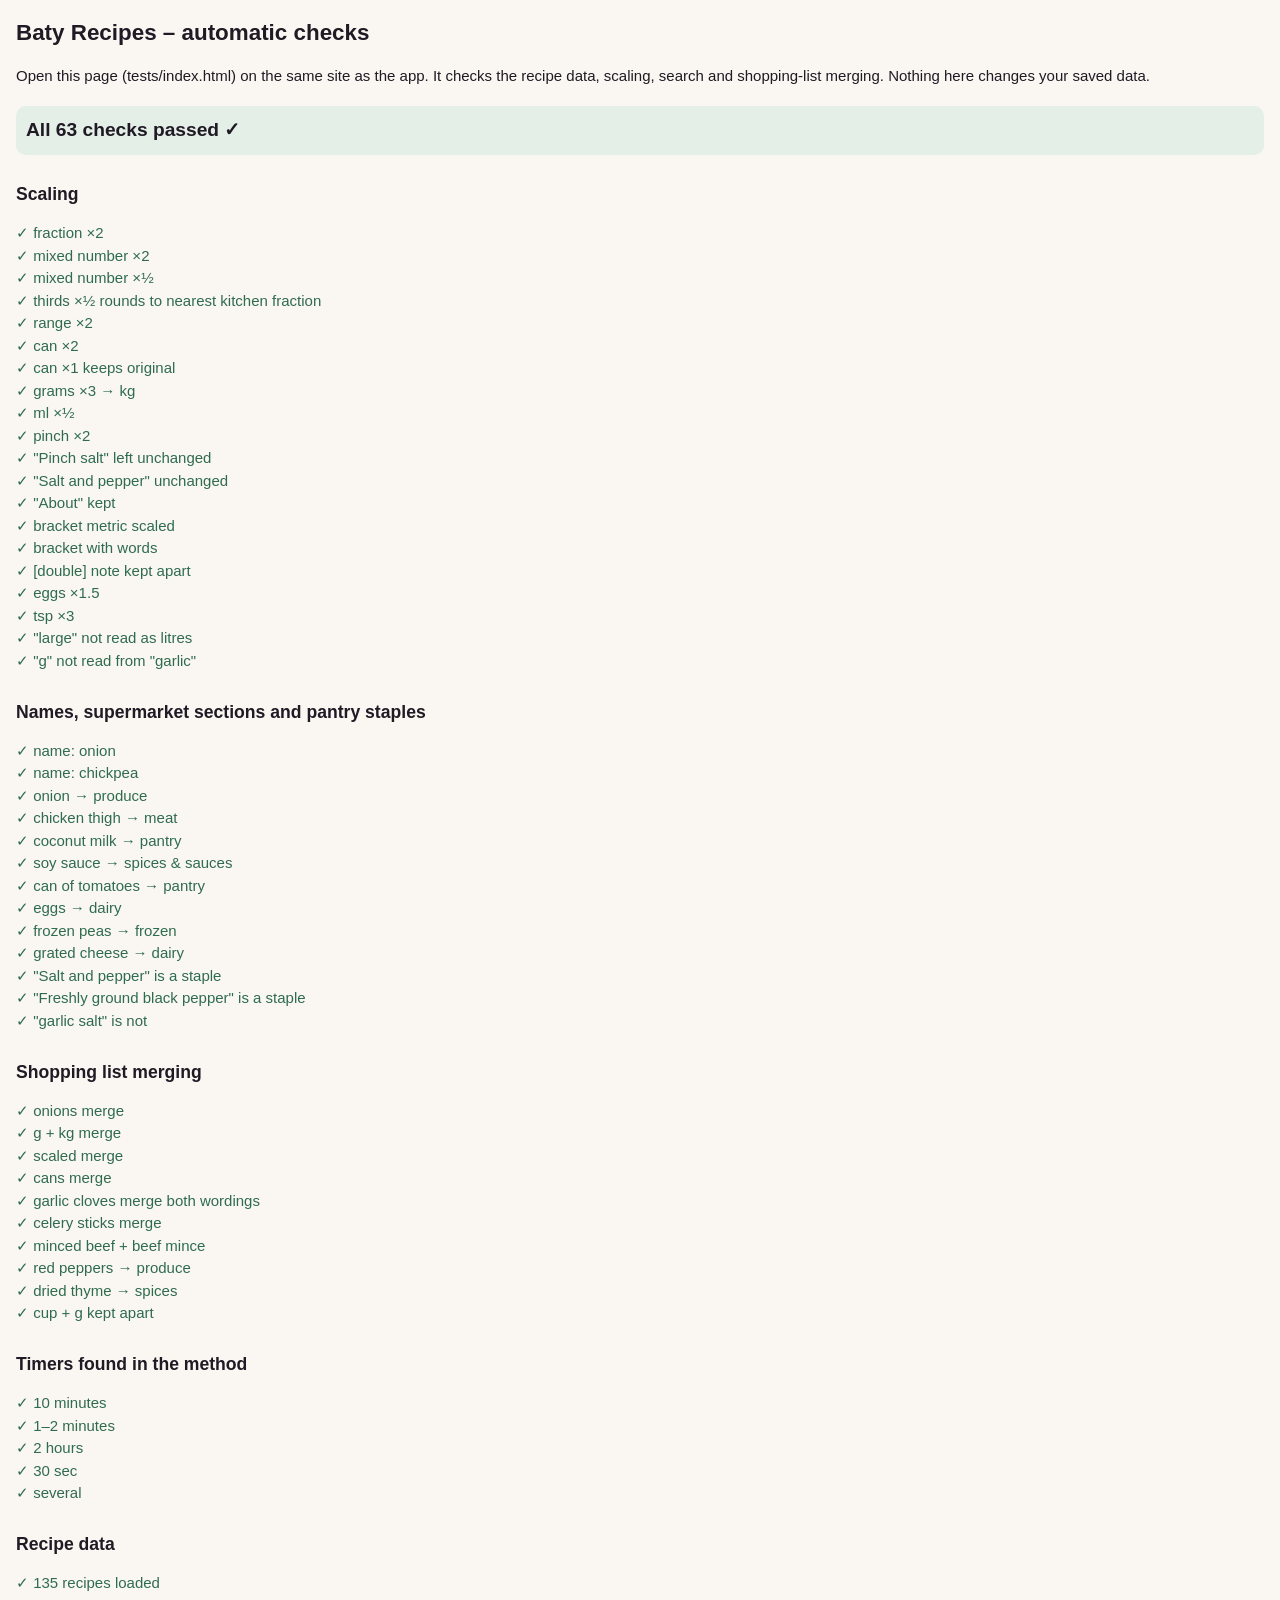
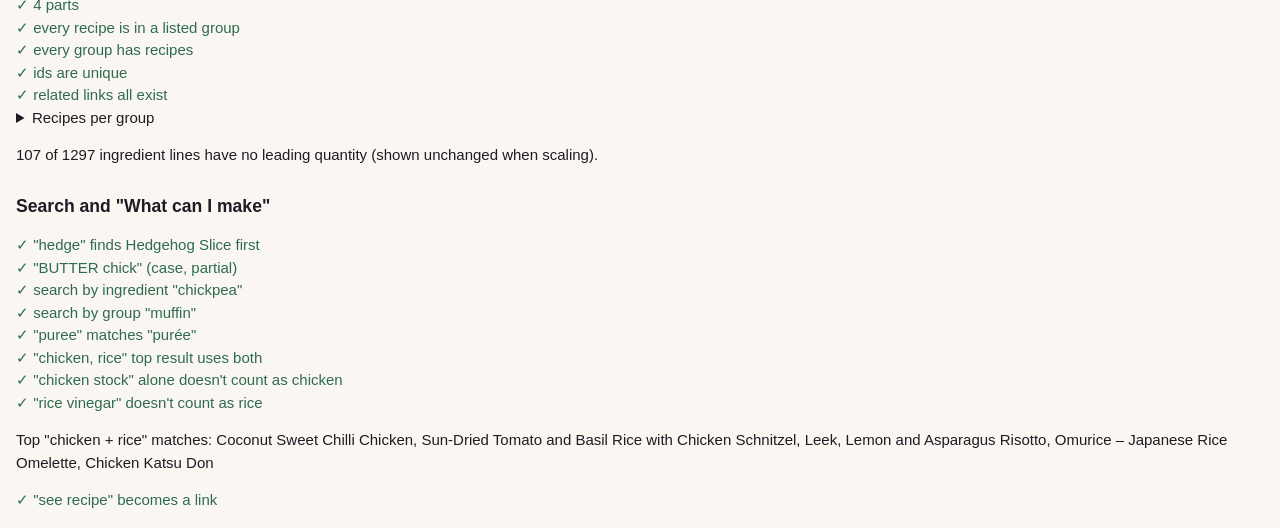
==== tests/index.html @ c936878d "Initial commit" ====
<!doctype html>
<html lang="en-AU">
<head>
  <meta charset="utf-8">
  <meta name="viewport" content="width=device-width, initial-scale=1">
  <meta name="robots" content="noindex, nofollow">
  <title>Baty Recipes – checks</title>
  <style>
    body { font: 15px/1.5 -apple-system, Segoe UI, sans-serif; margin: 16px; background: #faf7f2; color: #1f1a24; }
    h1 { font-size: 1.4rem; } h2 { font-size: 1.1rem; margin-top: 1.5em; }
    .pass { color: #2f6b4f; } .fail { color: #b3261e; font-weight: 700; }
    code { background: #eee; padding: 0 4px; border-radius: 4px; }
    #summary { font-size: 1.2rem; font-weight: 700; padding: 10px; border-radius: 10px; background: #e3efe7; }
    #summary.bad { background: #fde2e0; }
  </style>
</head>
<body>
  <h1>Baty Recipes – automatic checks</h1>
  <p>Open this page (tests/index.html) on the same site as the app. It checks the recipe data, scaling, search and shopping-list merging. Nothing here changes your saved data.</p>
  <p id="summary">Running…</p>
  <div id="out"></div>

  <script type="module">
    import { parseLine, scaleLine, combine, sectionFor, isStaple, nameOf } from '../js/ingredients.js';
    import { findDurations } from '../js/timers.js';
    import * as data from '../js/data.js';

    const out = document.getElementById('out');
    let pass = 0, fail = 0;
    const section = (t) => out.insertAdjacentHTML('beforeend', `<h2>${t}</h2>`);
    function check(label, actual, expected) {
      const ok = JSON.stringify(actual) === JSON.stringify(expected);
      ok ? pass++ : fail++;
      out.insertAdjacentHTML('beforeend', `<div class="${ok ? 'pass' : 'fail'}">${ok ? '✓' : '✗'} ${label}` +
        (ok ? '' : ` — got <code>${JSON.stringify(actual)}</code>, expected <code>${JSON.stringify(expected)}</code>`) + '</div>');
    }

    // ---------- Scaling tricky lines ----------
    section('Scaling');
    const s = (line, k) => scaleLine(line, k).text;
    check('fraction ×2', s('1/4 cup Tikka Masala curry paste', 2), '½ cup Tikka Masala curry paste');
    check('mixed number ×2', s('1 1/2 cups milk', 2), '3 cups milk');
    check('mixed number ×½', s('1 1/2 cups milk', 0.5), '¾ cup milk');
    check('thirds ×½ rounds to nearest kitchen fraction', s('1/3 cup water', 0.5), '⅛ cup water');
    check('range ×2', s('2–3 garlic cloves', 2), '4–6 garlic cloves');
    check('can ×2', s('400 g can chickpeas, drained and rinsed', 2), '2 × 400 g cans chickpeas, drained and rinsed');
    check('can ×1 keeps original', s('400 g can chickpeas, drained and rinsed', 1), '400 g can chickpeas, drained and rinsed');
    check('grams ×3 → kg', s('500 g meatballs (beef, chicken, lamb or pork)', 3), '1.5 kg meatballs (beef, chicken, lamb or pork)');
    check('ml ×½', s('200 ml coconut milk', 0.5), '100 ml coconut milk');
    check('pinch ×2', s('1 pinch fresh curly parsley', 2), '2 pinches fresh curly parsley');
    check('"Pinch salt" left unchanged', scaleLine('Pinch white pepper', 2), { text: 'Pinch white pepper', note: '', scaled: false });
    check('"Salt and pepper" unchanged', scaleLine('Salt and pepper', 3).scaled, false);
    check('"About" kept', s('About 1 cup milk', 2), 'About 2 cups milk');
    check('bracket metric scaled', s('4 cups (1 L) chicken stock', 0.5), '2 cups (500 ml) chicken stock');
    check('bracket with words', s('240 g bread flour (215 g if using tangzhong)', 2), '480 g bread flour (430 g if using tangzhong)');
    check('[double] note kept apart', scaleLine('1 Tbsp sugar [double: 2 Tbsp]', 3), { text: '3 Tbsp sugar', note: 'double: 2 Tbsp', scaled: true });
    check('eggs ×1.5', s('2 eggs, room temperature', 1.5), '3 eggs, room temperature');
    check('tsp ×3', s('1/2 tsp salt', 3), '1 ½ tsp salt');
    check('"large" not read as litres', parseLine('1 large egg').unit, null);
    check('"g" not read from "garlic"', parseLine('3 garlic cloves').unit !== 'g', true);

    // ---------- Names, sections, staples ----------
    section('Names, supermarket sections and pantry staples');
    check('name: onion', nameOf('onions, finely chopped'), 'onion');
    check('name: chickpea', parseLine('400 g can chickpeas, drained').name, 'chickpea');
    const sec = (l) => sectionFor(parseLine(l));
    check('onion → produce', sec('1 onion, thinly sliced'), 'produce');
    check('chicken thigh → meat', sec('500 g chicken thighs'), 'meat');
    check('coconut milk → pantry', sec('200 ml coconut milk'), 'pantry');
    check('soy sauce → spices & sauces', sec('1/4 cup soy sauce'), 'spices');
    check('can of tomatoes → pantry', sec('400 g can diced tomatoes'), 'pantry');
    check('eggs → dairy', sec('2 eggs'), 'dairy');
    check('frozen peas → frozen', sec('1 cup frozen peas'), 'frozen');
    check('grated cheese → dairy', sec('1 cup grated cheese'), 'dairy');
    const staples = ['salt', 'pepper', 'black pepper', 'olive oil', 'soy sauce'];
    check('"Salt and pepper" is a staple', isStaple(parseLine('Salt and pepper, to taste'), staples), true);
    check('"Freshly ground black pepper" is a staple', isStaple(parseLine('Freshly ground black pepper'), staples), true);
    check('"garlic salt" is not', isStaple(parseLine('Garlic salt'), staples), false);

    // ---------- Merging ----------
    section('Shopping list merging');
    const items = (arr) => arr.map(([line, scale]) => ({ parsed: parseLine(line), scale, recipeTitle: 'x' }));
    check('onions merge', combine(items([['1 onion, thinly sliced', 1], ['2 onions, diced', 1]])).map((x) => x.text), ['3 onions']);
    check('g + kg merge', combine(items([['500 g beef mince', 1], ['1 kg beef mince', 1]])).map((x) => x.text), ['1.5 kg beef mince']);
    check('scaled merge', combine(items([['1 cup milk', 2], ['1/2 cup milk', 1]])).map((x) => x.text), ['2 ½ cups milk']);
    check('cans merge', combine(items([['400 g can chickpeas', 1], ['400 g can chickpeas, drained', 2]])).map((x) => x.text), ['3 × 400 g cans chickpeas']);
    check('garlic cloves merge both wordings', combine(items([['8 cloves garlic', 1], ['2 garlic cloves, minced', 1]])).map((x) => x.text), ['10 cloves garlic']);
    check('celery sticks merge', combine(items([['2 sticks celery', 1], ['1 celery stick, finely chopped', 1]])).map((x) => x.text), ['3 sticks celery']);
    check('minced beef + beef mince', parseLine('500 g minced beef').name, parseLine('750 g beef mince').name);
    check('red peppers → produce', sectionFor(parseLine('2 red peppers')), 'produce');
    check('dried thyme → spices', sectionFor(parseLine('1 tsp dried thyme')), 'spices');
    const mixed = combine(items([['1 cup grated cheese', 1], ['100 g grated cheese', 1]]));
    check('cup + g kept apart', mixed.length, 2);

    // ---------- Timers ----------
    section('Timers found in the method');
    const d = (t) => findDurations(t).map((x) => [x.min, x.max]);
    check('10 minutes', d('Simmer for 10 minutes.'), [[600, null]]);
    check('1–2 minutes', d('Cook 1–2 minutes'), [[60, 120]]);
    check('2 hours', d('Leave for 2 hours'), [[7200, null]]);
    check('30 sec', d('Microwave 30 sec'), [[30, null]]);
    check('several', d('Bake 20 minutes, then rest 5 minutes'), [[1200, null], [300, null]]);

    // ---------- Recipe data ----------
    section('Recipe data');
    await data.load('../recipes.json');
    const all = data.all().filter((r) => !r.custom);
    check('135 recipes loaded', all.length, 135);
    check('4 parts', data.parts().length, 4);
    const groups = data.allGroups().map((g) => g.group);
    check('every recipe is in a listed group', all.filter((r) => !groups.includes(r.group)).map((r) => r.id), []);
    check('every group has recipes', groups.filter((g) => !data.byGroup(g).length), []);
    check('ids are unique', new Set(all.map((r) => r.id)).size, all.length);
    check('related links all exist', all.flatMap((r) => (r.related || []).filter((id) => !data.get(id))), []);
    const counts = data.allGroups().map((g) => `${g.group}: ${data.byGroup(g.group).length}`);
    out.insertAdjacentHTML('beforeend', `<details><summary>Recipes per group</summary><ul>${counts.map((c) => `<li>${c}</li>`).join('')}</ul></details>`);
    const unparsed = all.flatMap((r) => r.ingredients.flatMap((g) => g.items)).filter((l) => !parseLine(l).parsed);
    out.insertAdjacentHTML('beforeend', `<p>${unparsed.length} of ${all.reduce((n, r) => n + r.ingredients.reduce((m, g) => m + g.items.length, 0), 0)} ingredient lines have no leading quantity (shown unchanged when scaling).</p>`);

    // ---------- Search ----------
    section('Search and "What can I make"');
    const titles = (list) => list.slice(0, 3).map((r) => r.id);
    check('"hedge" finds Hedgehog Slice first', data.search('hedge')[0]?.id, 'hedgehog-slice');
    check('"BUTTER chick" (case, partial)', data.search('BUTTER chick').some((r) => r.id === 'butter-chicken-quick'), true);
    check('search by ingredient "chickpea"', data.search('chickpea').some((r) => r.id === 'easy-tikka-meatball-curry'), true);
    check('search by group "muffin"', data.search('muffin').length >= 10, true);
    check('"puree" matches "purée"', data.search('tomato puree').length > 0, true);
    const mk = data.makeWith(['chicken', 'rice']);
    check('"chicken, rice" top result uses both', mk[0].used.length, 2);
    check('"chicken stock" alone doesn\'t count as chicken', data.makeWith(['chicken']).some((x) => x.r.id === 'garlic-butter-rice'), false);
    check('"rice vinegar" doesn\'t count as rice', data.makeWith(['rice']).some((x) => x.r.id === 'ginger-pickled-beets'), false);
    out.insertAdjacentHTML('beforeend', `<p class="muted">Top "chicken + rice" matches: ${mk.slice(0, 5).map((x) => x.r.title).join(', ')}</p>`);
    check('"see recipe" becomes a link', data.linkify('When set, ice with chocolate icing (see recipe).', data.get('hedgehog-slice')).includes('#/recipe/chocolate-icing'), true);

    const sum = document.getElementById('summary');
    sum.textContent = fail ? `${fail} failed, ${pass} passed` : `All ${pass} checks passed ✓`;
    sum.classList.toggle('bad', !!fail);
    window.__results = { pass, fail };
  </script>
</body>
</html>
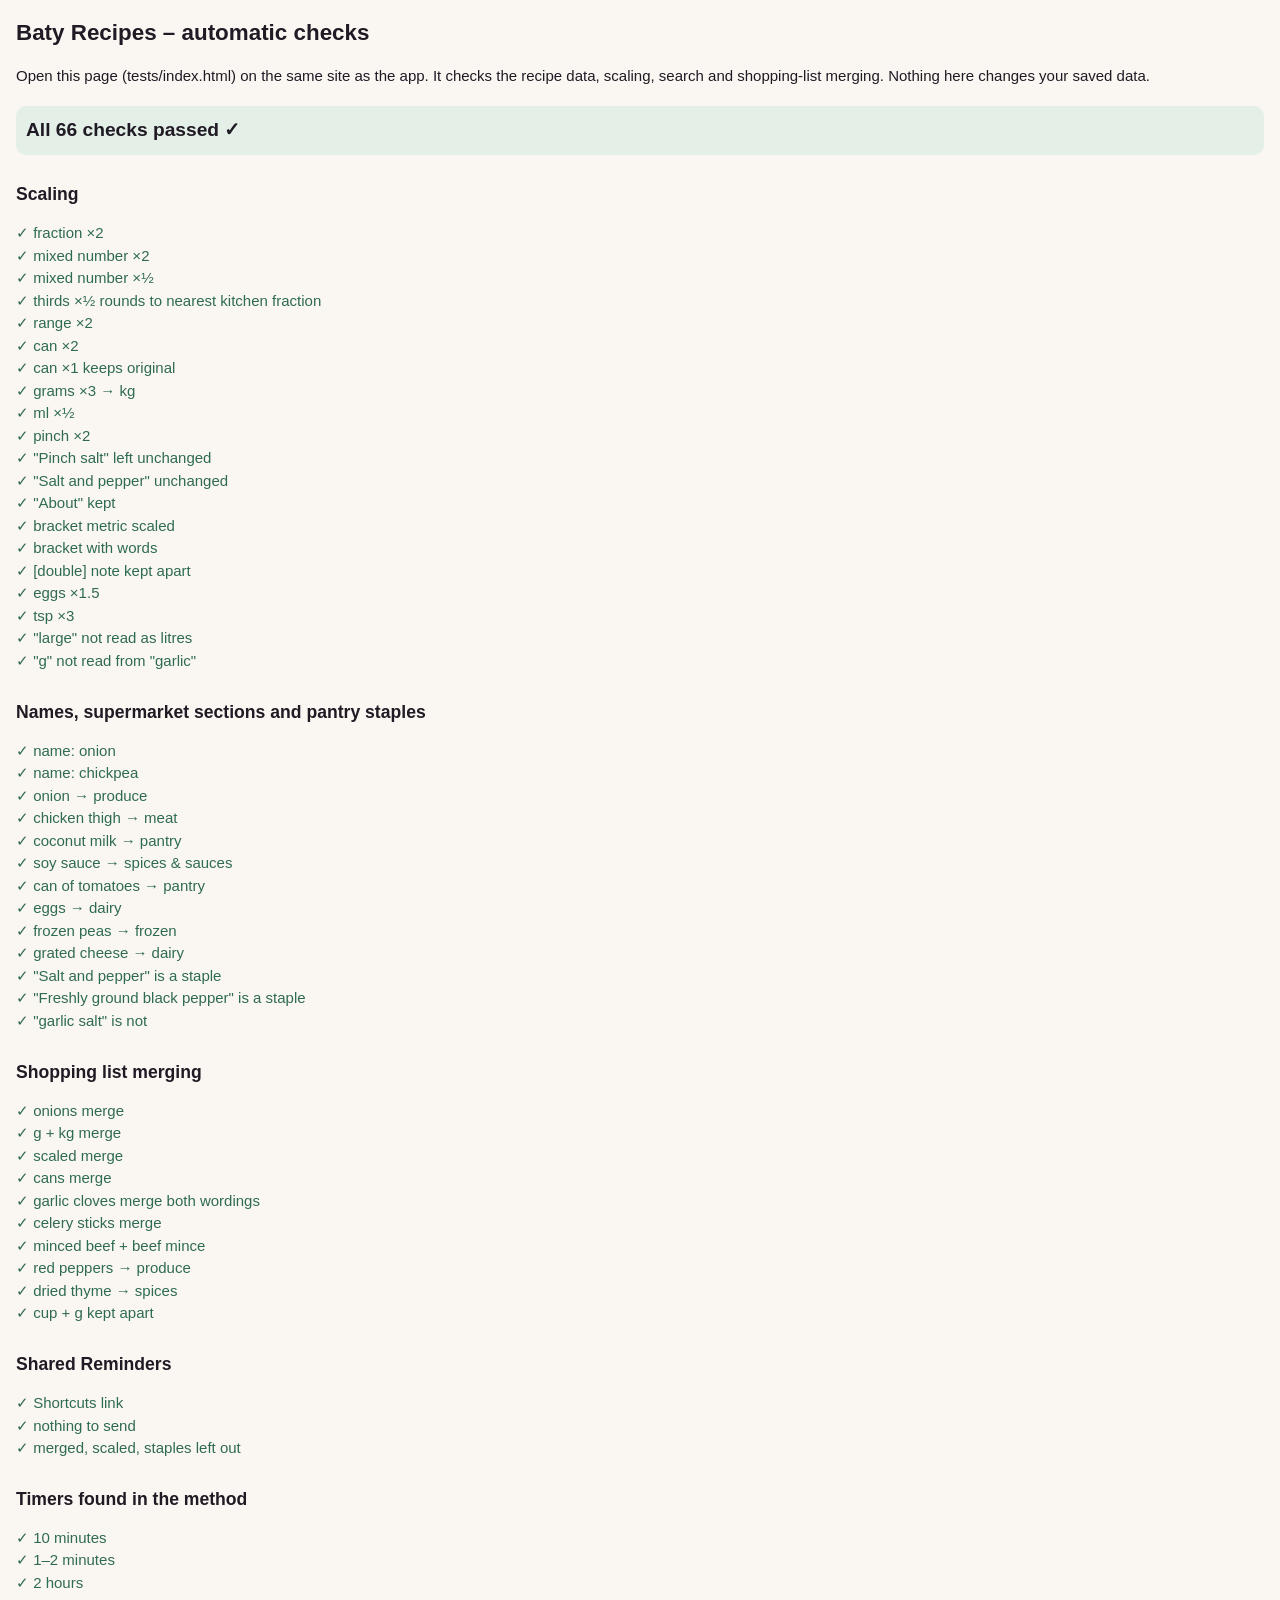
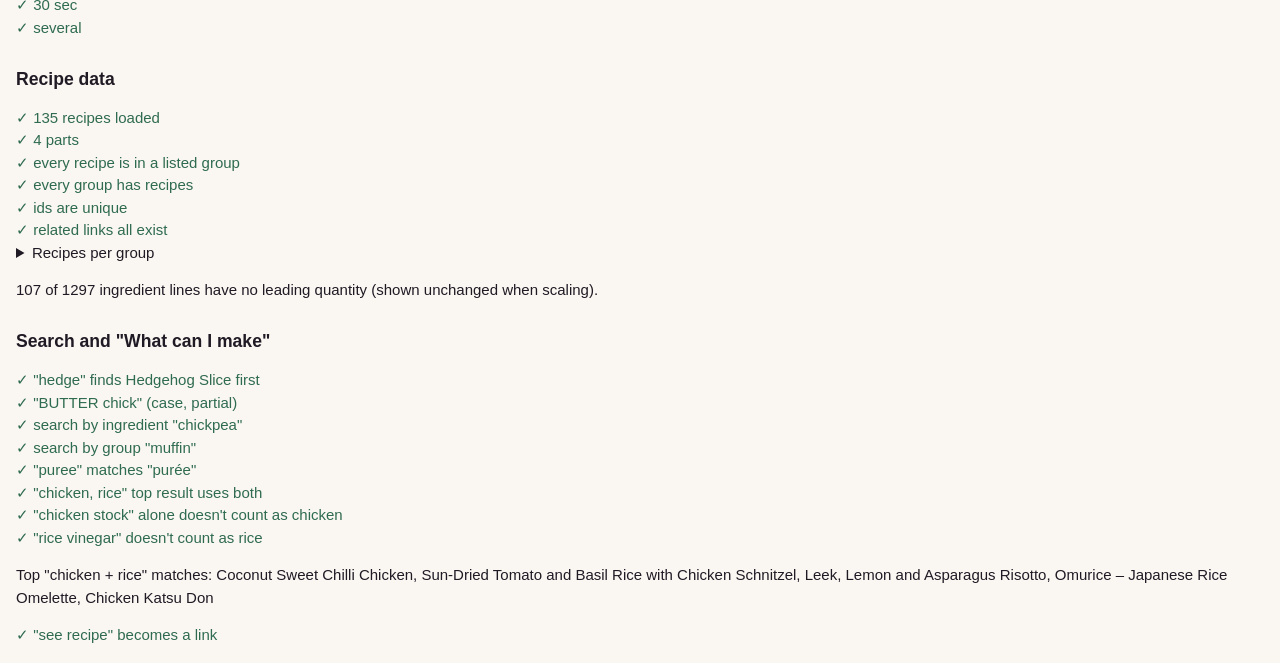
==== commit 1f68de0d: "Add shared reminders" ====
--- a/tests/index.html
+++ b/tests/index.html
@@ -92,6 +92,20 @@
     const mixed = combine(items([['1 cup grated cheese', 1], ['100 g grated cheese', 1]]));
     check('cup + g kept apart', mixed.length, 2);
 
+    // ---------- Shared Reminders ----------
+    section('Shared Reminders');
+    const { urlFor } = await import('../js/reminders.js');
+    const shopMod = await import('../js/shoplist.js');
+    check('Shortcuts link', urlFor(['6 onions', '2 L milk'], 'Baty Reminders'),
+      'shortcuts://run-shortcut?name=Baty%20Reminders&input=text&text=6%20onions%0A2%20L%20milk');
+    check('nothing to send', urlFor(['  ', ''], 'Baty Reminders'), null);
+    const fakeRecipe = { id: 't', title: 'T' };
+    const pend = shopMod.pendingLines([
+      ...shopMod.itemsFor(fakeRecipe, ['1 onion, diced', 'Salt and pepper', '1 cup milk'], 2),
+      ...shopMod.itemsFor(fakeRecipe, ['2 onions'], 1)
+    ]).map((l) => l.text);
+    check('merged, scaled, staples left out', pend.sort(), ['2 cups milk', '4 onions']);
+
     // ---------- Timers ----------
     section('Timers found in the method');
     const d = (t) => findDurations(t).map((x) => [x.min, x.max]);
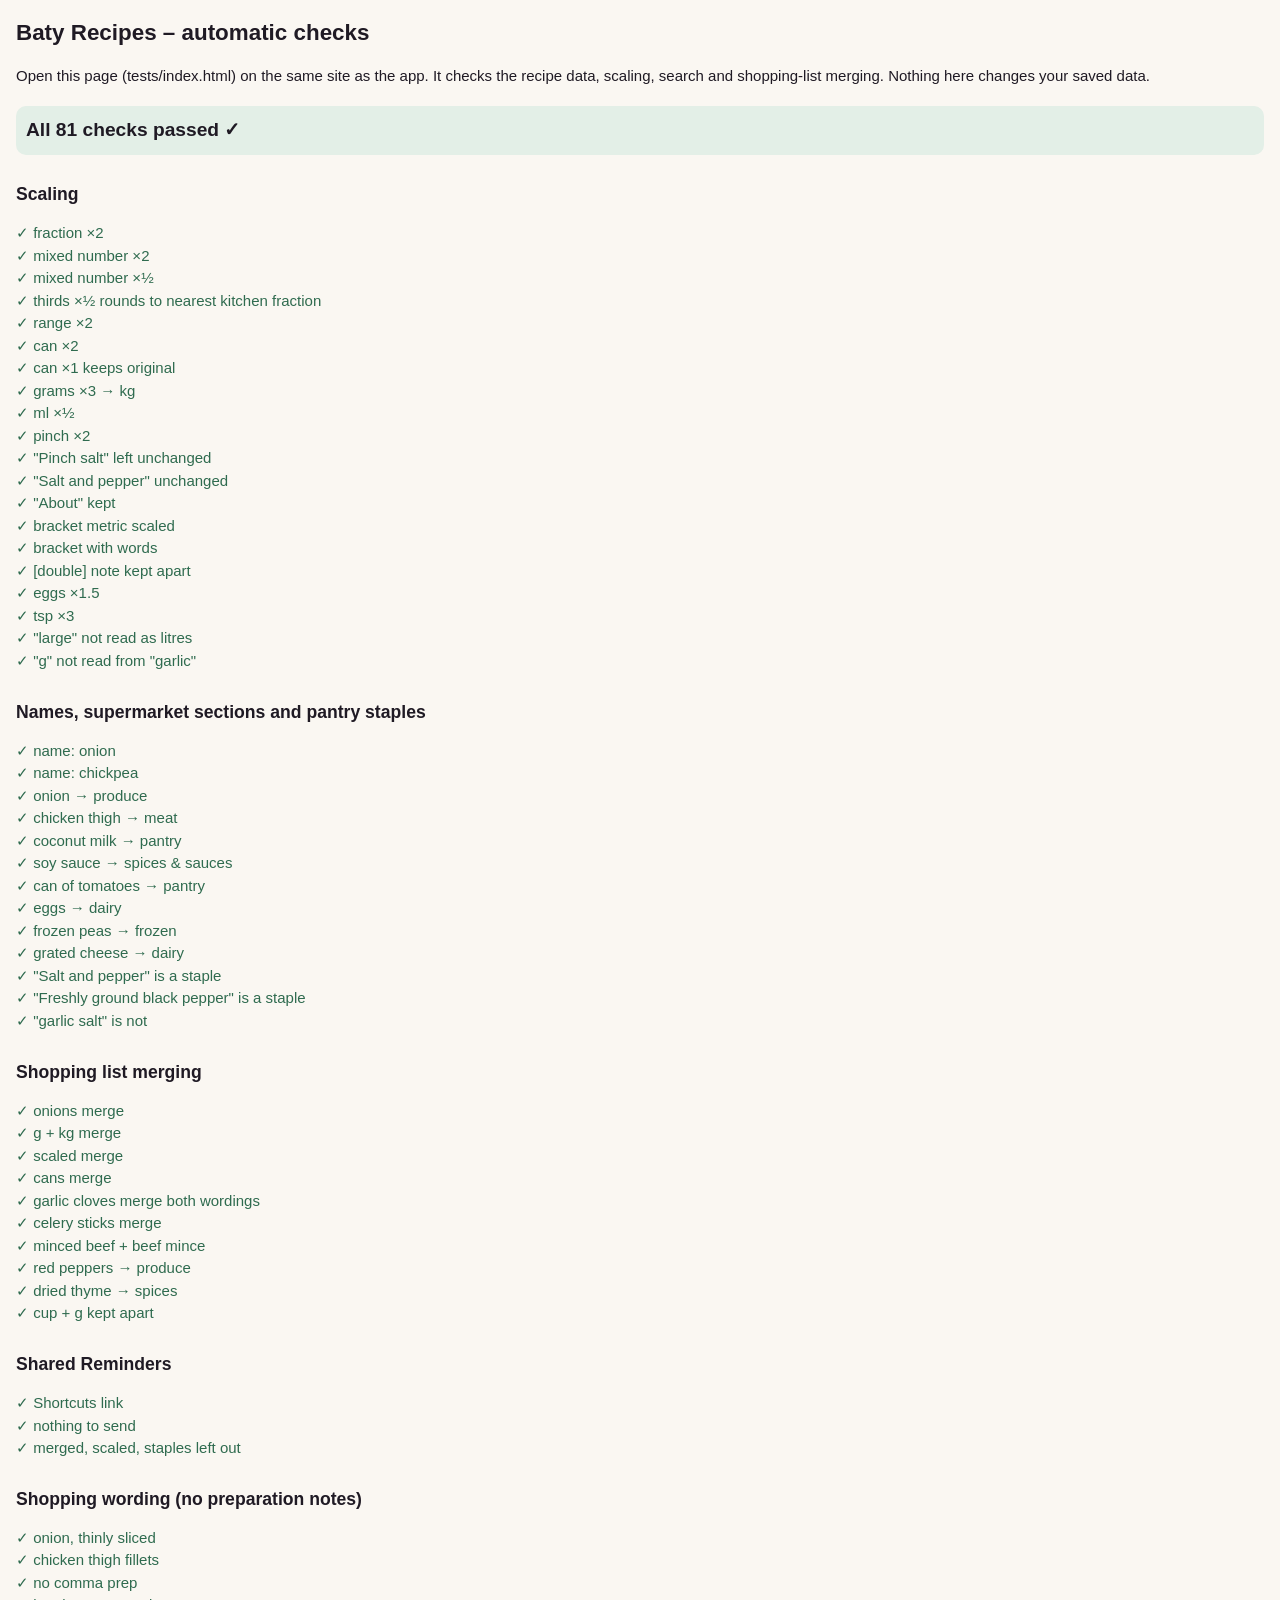
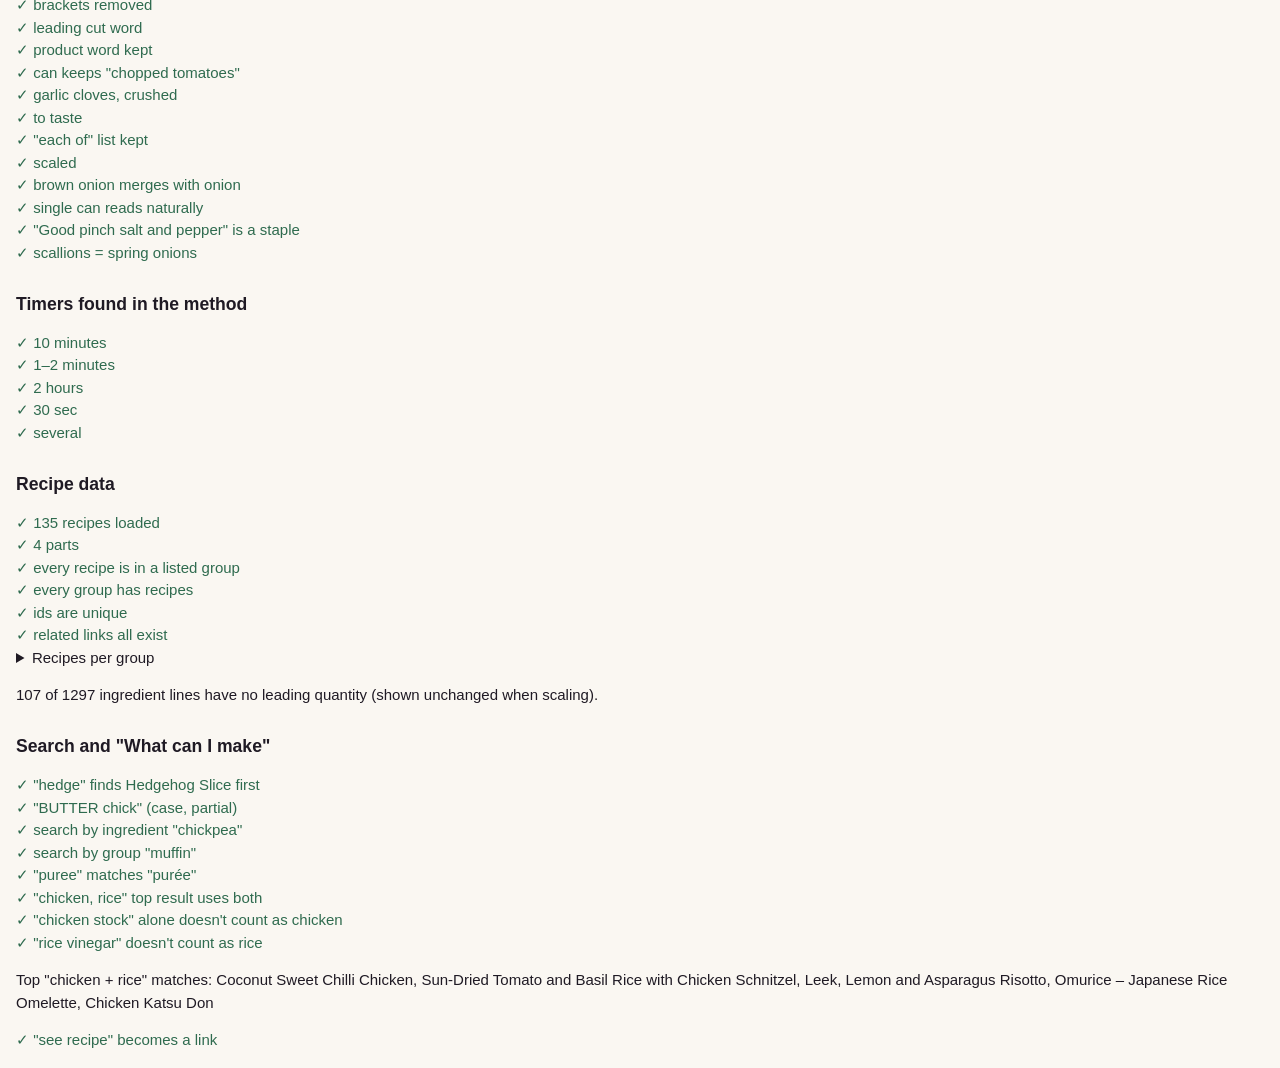
==== commit 4844a675: "Cleaner shopping list wording" ====
--- a/tests/index.html
+++ b/tests/index.html
@@ -106,6 +106,25 @@
     ]).map((l) => l.text);
     check('merged, scaled, staples left out', pend.sort(), ['2 cups milk', '4 onions']);
 
+    // ---------- Shopping wording ----------
+    section('Shopping wording (no preparation notes)');
+    const { shoppingText } = await import('../js/ingredients.js');
+    check('onion, thinly sliced', shoppingText('1 onion, thinly sliced'), '1 onion');
+    check('chicken thigh fillets', shoppingText('600 g chicken thigh fillets, quartered/large chunks'), '600 g chicken thigh fillets');
+    check('no comma prep', shoppingText('1 large onion, peeled and thinly sliced'), '1 large onion');
+    check('brackets removed', shoppingText('500 g meatballs (beef, chicken, lamb or pork)'), '500 g meatballs');
+    check('leading cut word', shoppingText('1/4 cup finely chopped onion'), '¼ cup onion');
+    check('product word kept', shoppingText('1 cup grated cheese'), '1 cup grated cheese');
+    check('can keeps "chopped tomatoes"', shoppingText('2 x 400 g tins chopped tomatoes'), '2 × 400 g cans chopped tomatoes');
+    check('garlic cloves, crushed', shoppingText('3 garlic cloves, crushed'), '3 garlic cloves');
+    check('to taste', shoppingText('Salt and pepper, to taste'), 'Salt and pepper');
+    check('"each of" list kept', shoppingText('1 tsp each of ground ginger, cinnamon, salt and turmeric'), '1 tsp each of ground ginger, cinnamon, salt and turmeric');
+    check('scaled', shoppingText('1 1/2 cups milk, warmed', 2), '3 cups milk');
+    check('brown onion merges with onion', combine(items([['1 brown onion, finely chopped', 1], ['2 onions', 1]])).map((x) => x.text), ['3 onions']);
+    check('single can reads naturally', shoppingText('400 g can kidney beans, drained', 1), '400 g can kidney beans');
+    check('"Good pinch salt and pepper" is a staple', isStaple(parseLine('Good pinch salt and pepper'), ['salt', 'pepper']), true);
+    check('scallions = spring onions', parseLine('3 scallions').name, parseLine('2 spring onions, sliced').name);
+
     // ---------- Timers ----------
     section('Timers found in the method');
     const d = (t) => findDurations(t).map((x) => [x.min, x.max]);
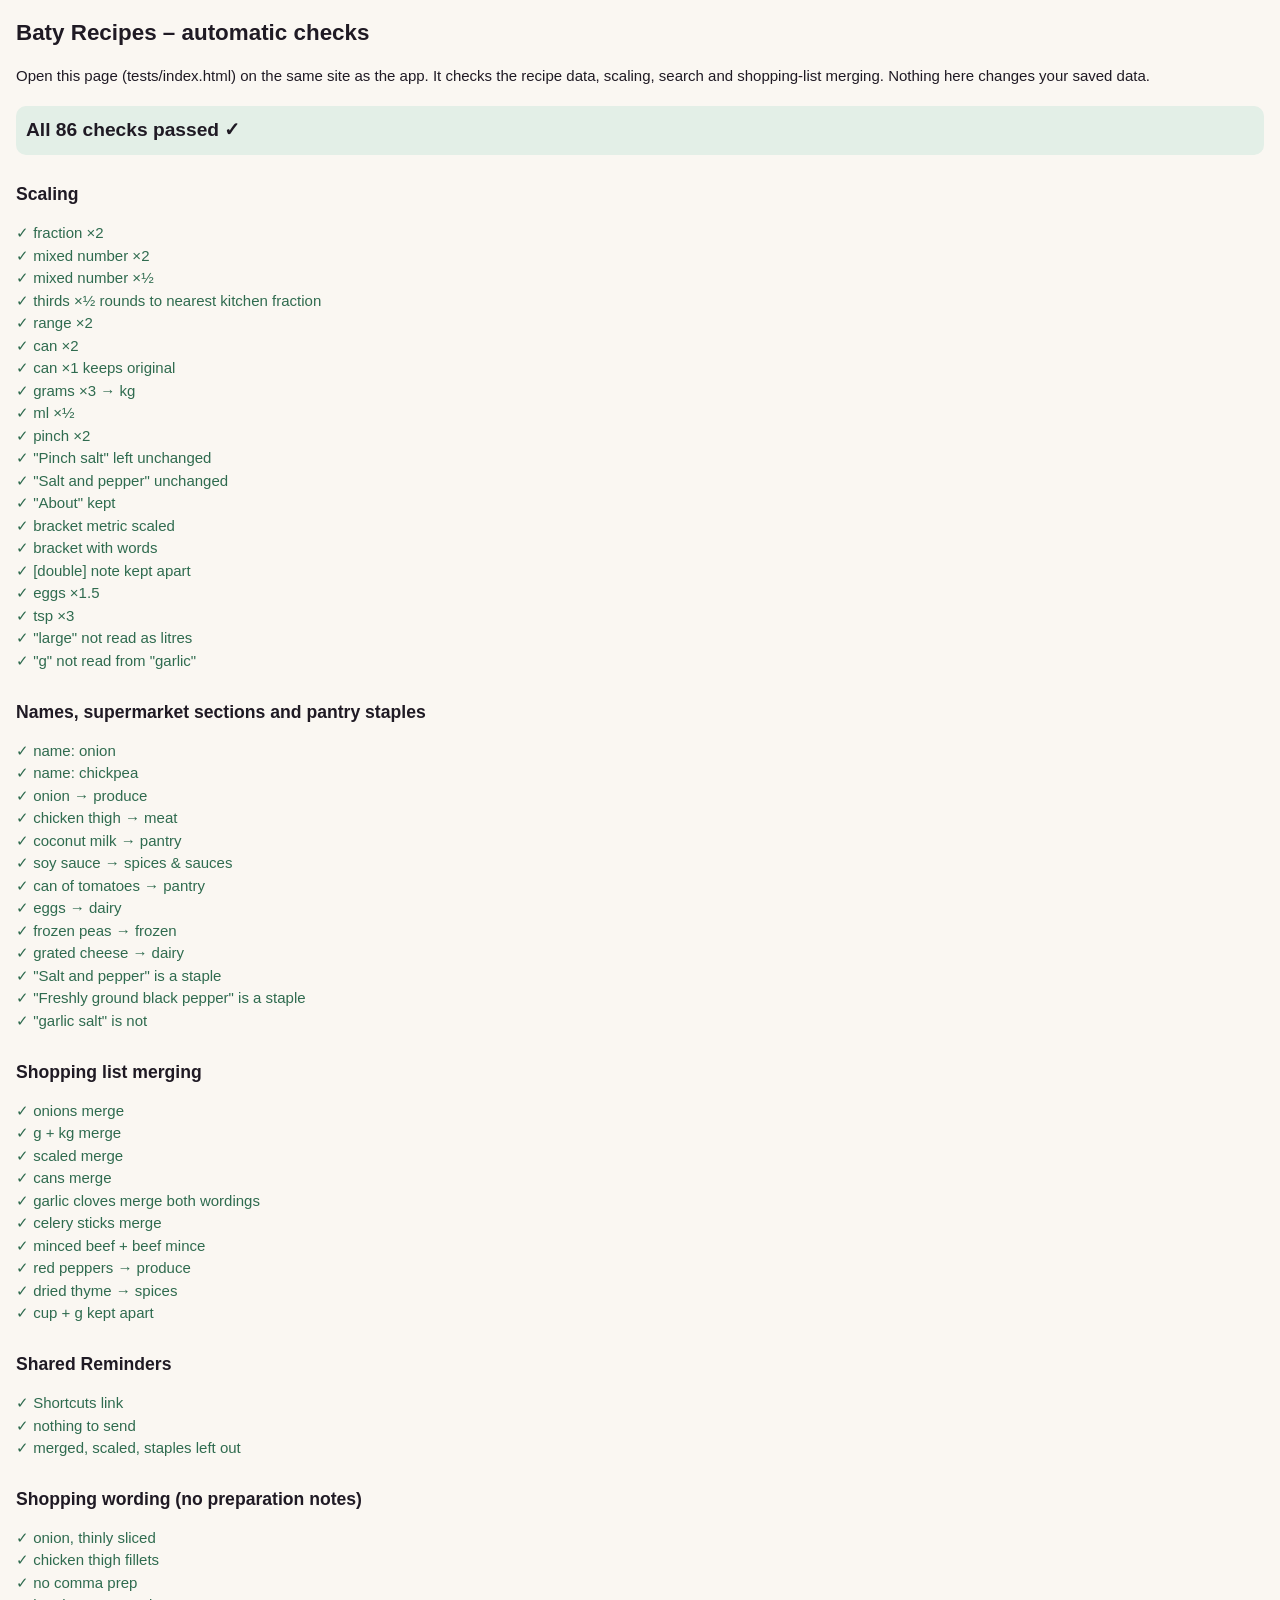
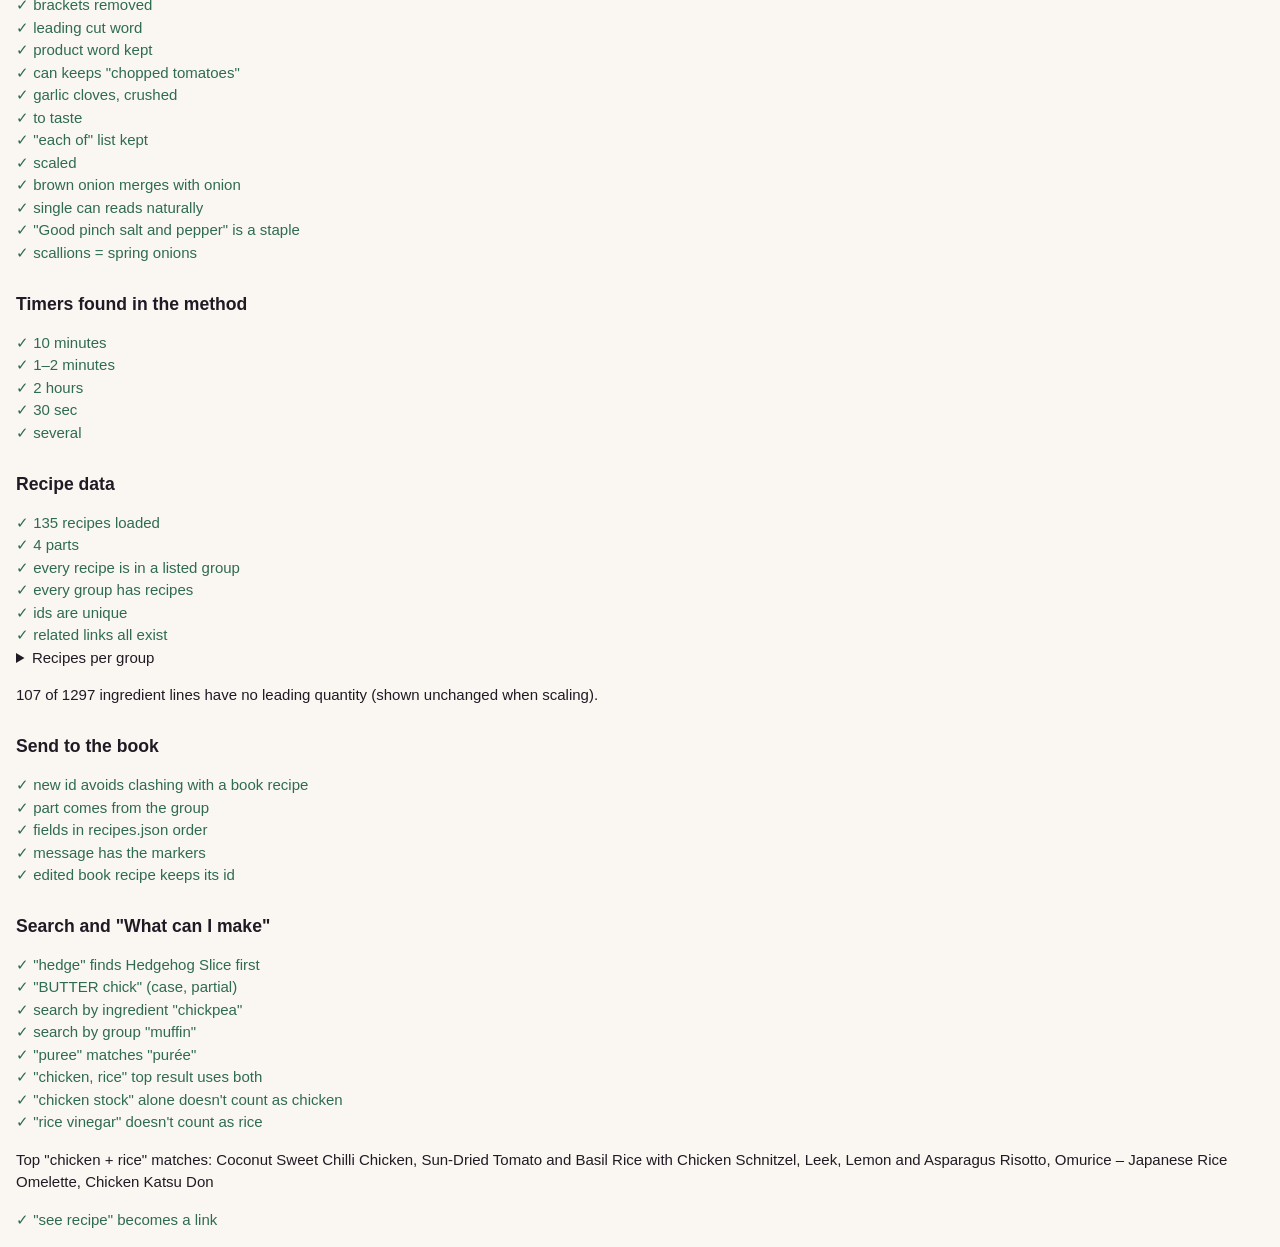
==== commit b7e837f0: "Send to the book" ====
--- a/tests/index.html
+++ b/tests/index.html
@@ -150,6 +150,18 @@
     const unparsed = all.flatMap((r) => r.ingredients.flatMap((g) => g.items)).filter((l) => !parseLine(l).parsed);
     out.insertAdjacentHTML('beforeend', `<p>${unparsed.length} of ${all.reduce((n, r) => n + r.ingredients.reduce((m, g) => m + g.items.length, 0), 0)} ingredient lines have no leading quantity (shown unchanged when scaling).</p>`);
 
+    // ---------- Send to the book ----------
+    section('Send to the book');
+    const book = await import('../js/book.js');
+    const mine = { id: 'my-test-pie', custom: true, title: 'Hedgehog Slice', group: 'Soups', part: 'x', source: null, yield: null, time: null,
+      introNotes: [], ingredients: [{ heading: null, items: ['1 cup water'] }], steps: [{ text: 'Boil.', section: undefined }], notes: [], appliances: [] };
+    const entry = book.bookEntry(mine);
+    check('new id avoids clashing with a book recipe', entry.id, 'hedgehog-slice-2');
+    check('part comes from the group', entry.part, 'Savoury Mains');
+    check('fields in recipes.json order', Object.keys(entry), ['id', 'title', 'part', 'group', 'source', 'yield', 'time', 'introNotes', 'ingredients', 'steps', 'notes', 'appliances', 'needsCheck']);
+    check('message has the markers', book.bookText(mine).includes(book.BEGIN) && book.bookText(mine).includes(book.END), true);
+    check('edited book recipe keeps its id', book.bookEntry({ ...data.get('pavlova'), edited: true }).id, 'pavlova');
+
     // ---------- Search ----------
     section('Search and "What can I make"');
     const titles = (list) => list.slice(0, 3).map((r) => r.id);
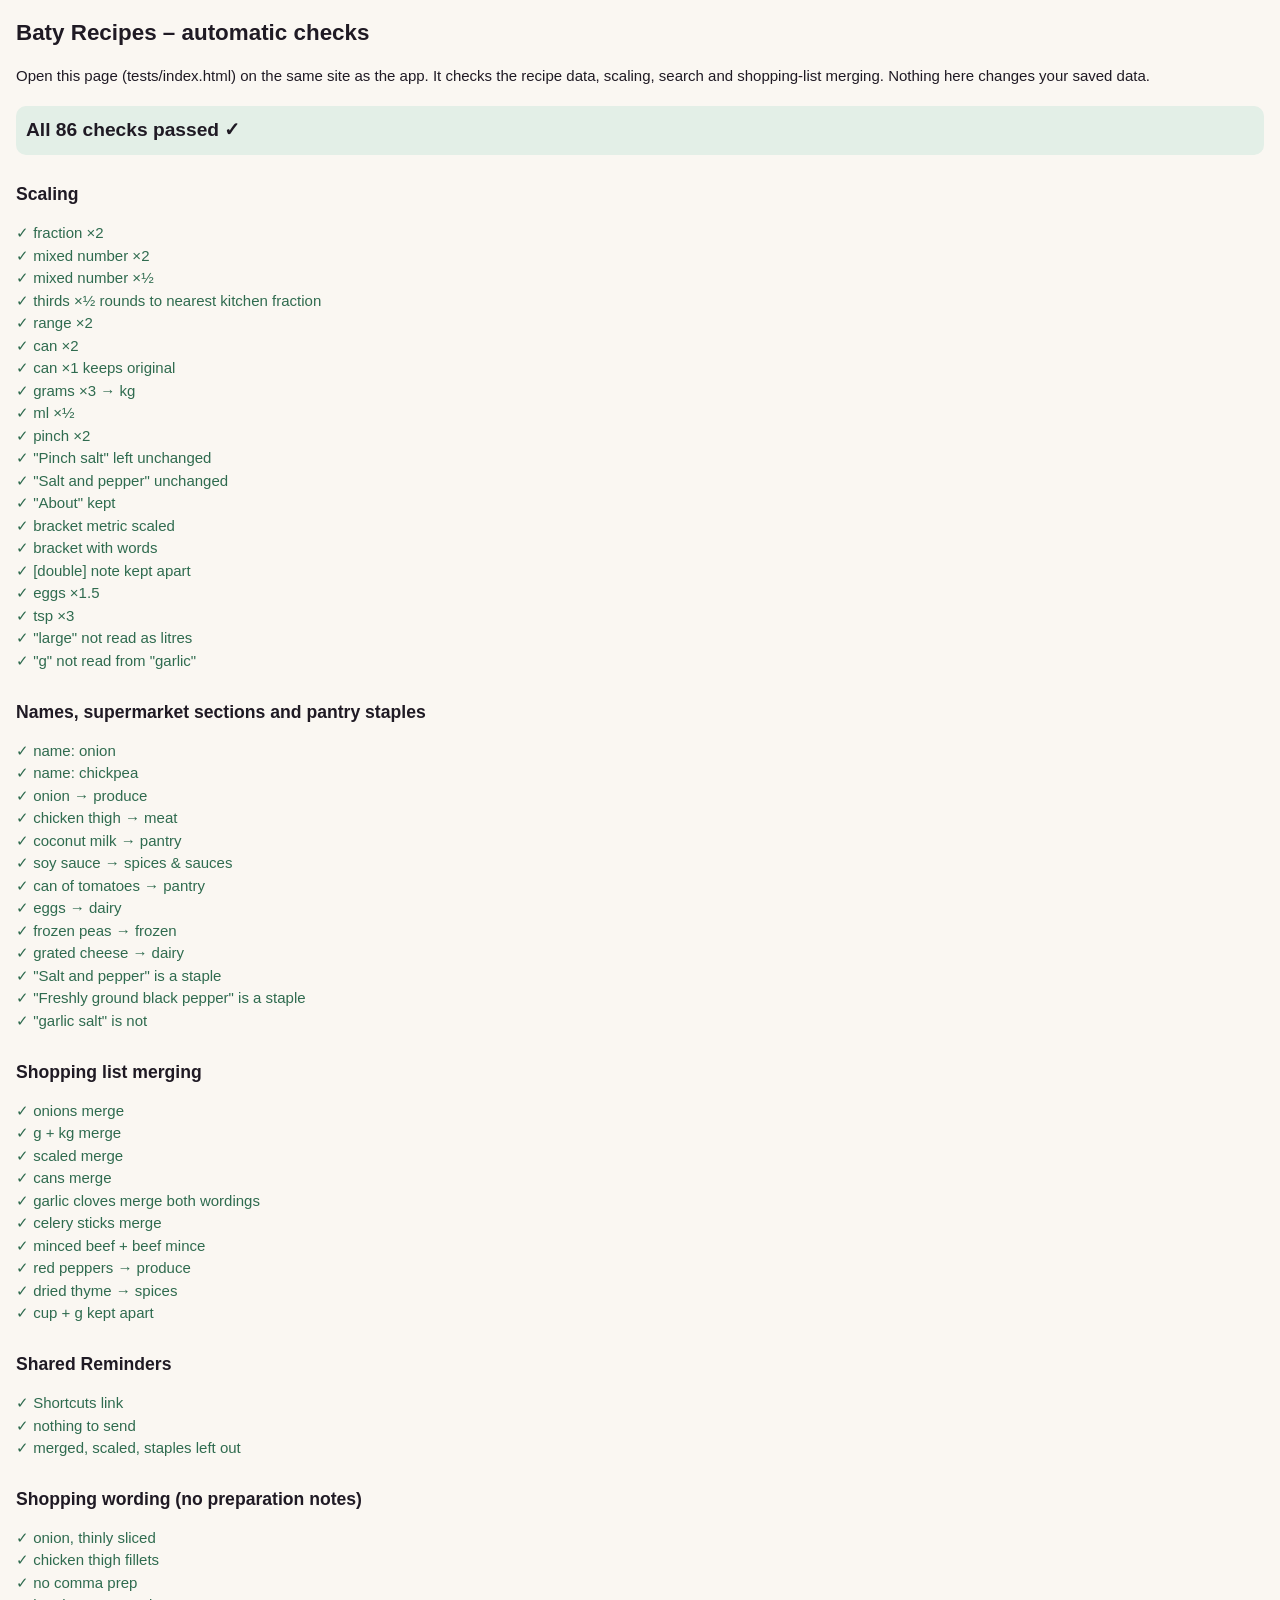
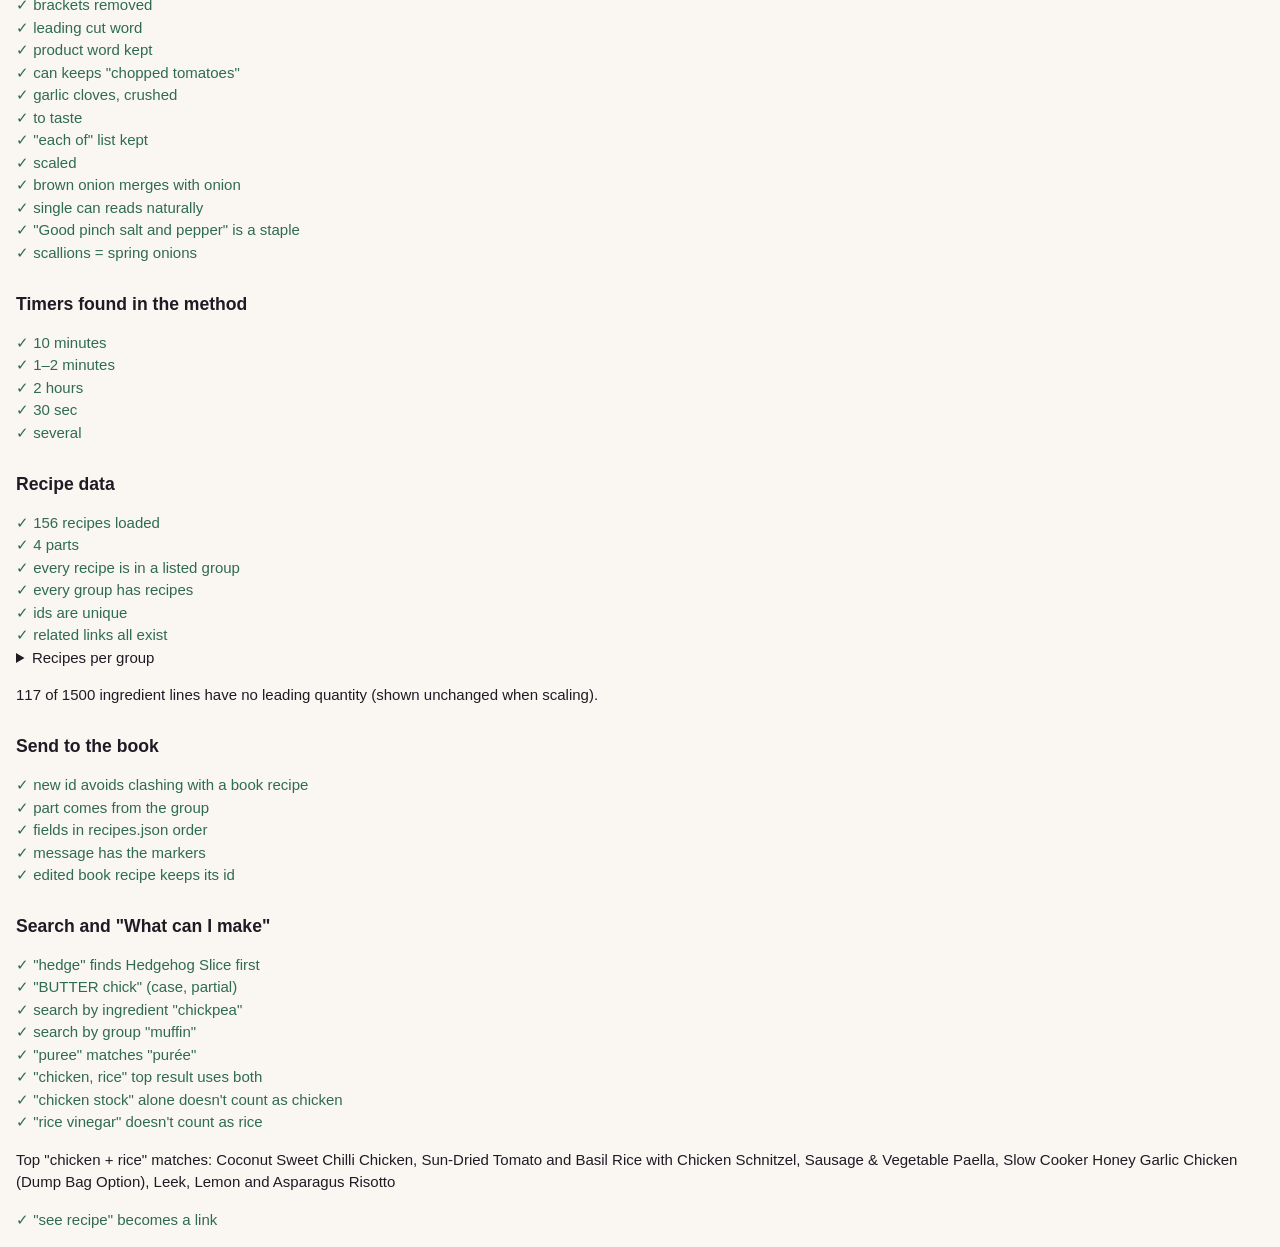
==== commit 1bdc3c54: "Add 21 recipes" ====
--- a/tests/index.html
+++ b/tests/index.html
@@ -138,7 +138,7 @@
     section('Recipe data');
     await data.load('../recipes.json');
     const all = data.all().filter((r) => !r.custom);
-    check('135 recipes loaded', all.length, 135);
+    check('156 recipes loaded', all.length, 156);
     check('4 parts', data.parts().length, 4);
     const groups = data.allGroups().map((g) => g.group);
     check('every recipe is in a listed group', all.filter((r) => !groups.includes(r.group)).map((r) => r.id), []);
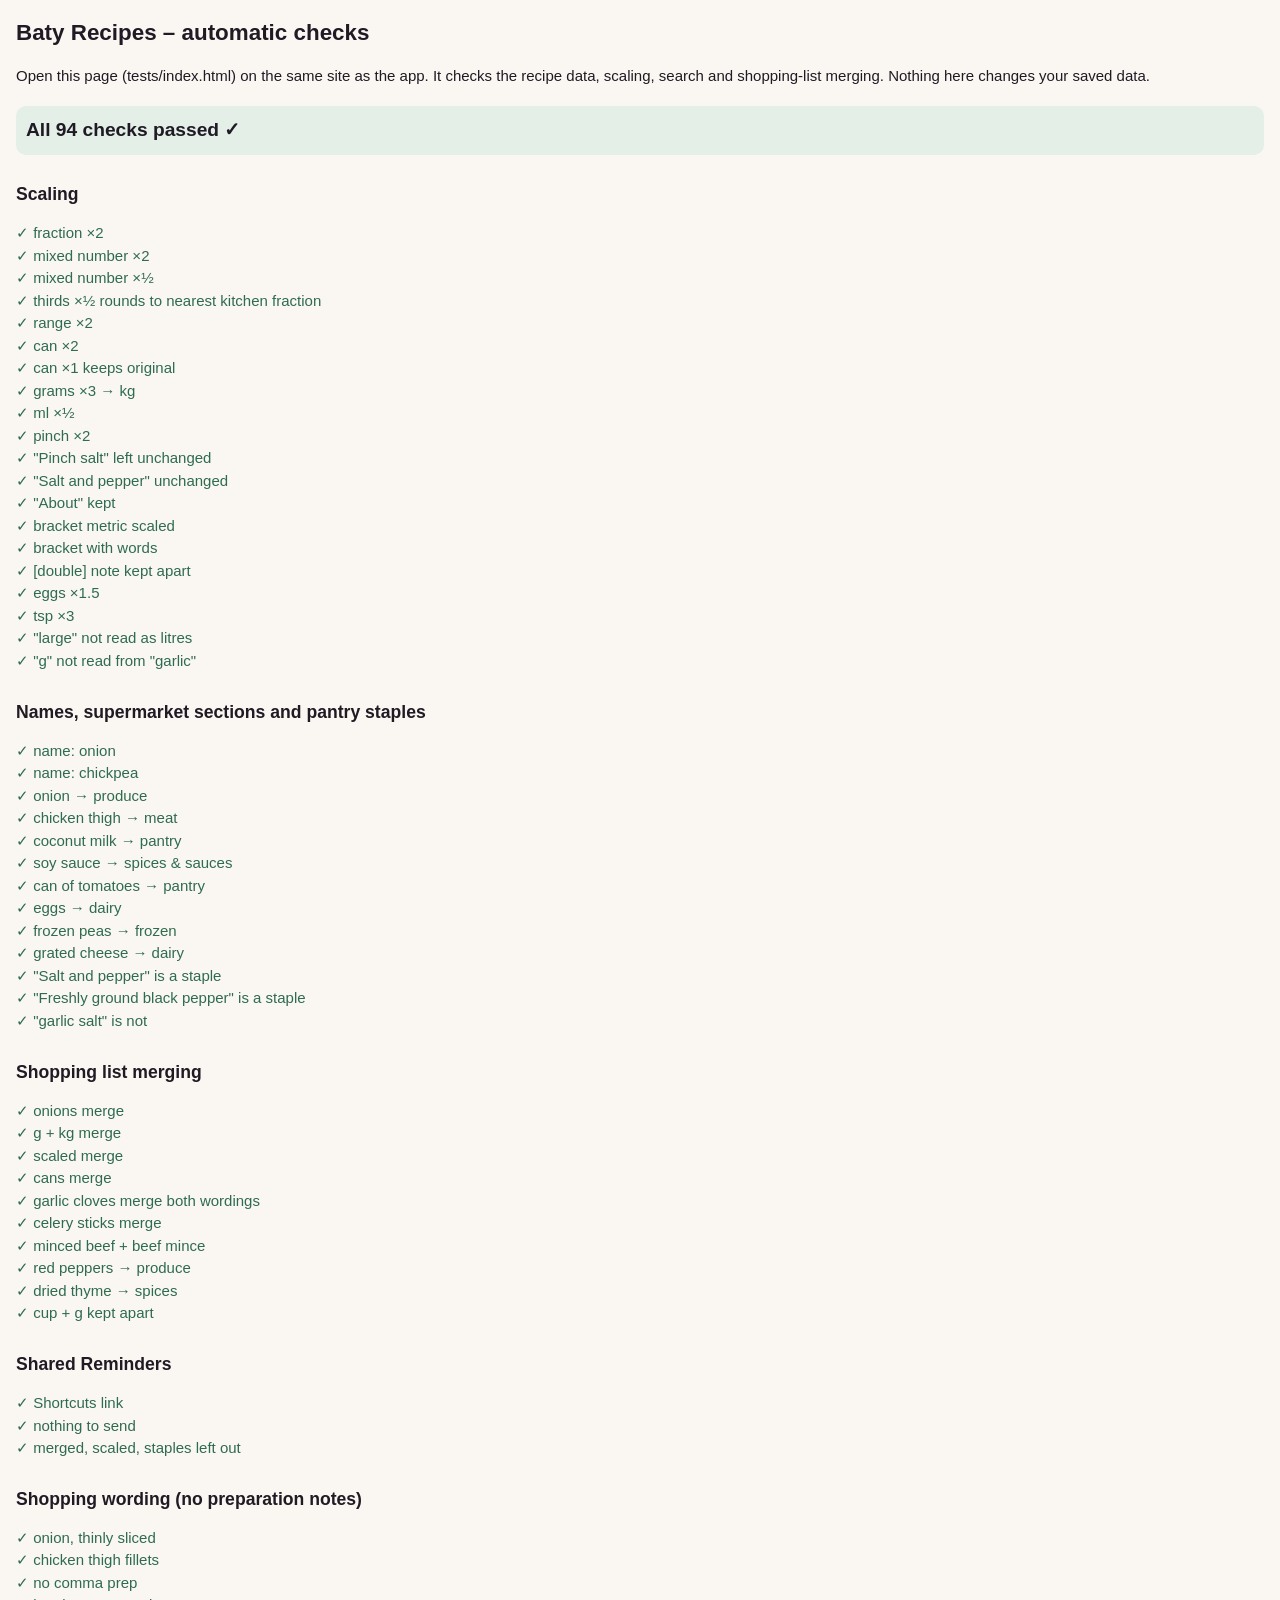
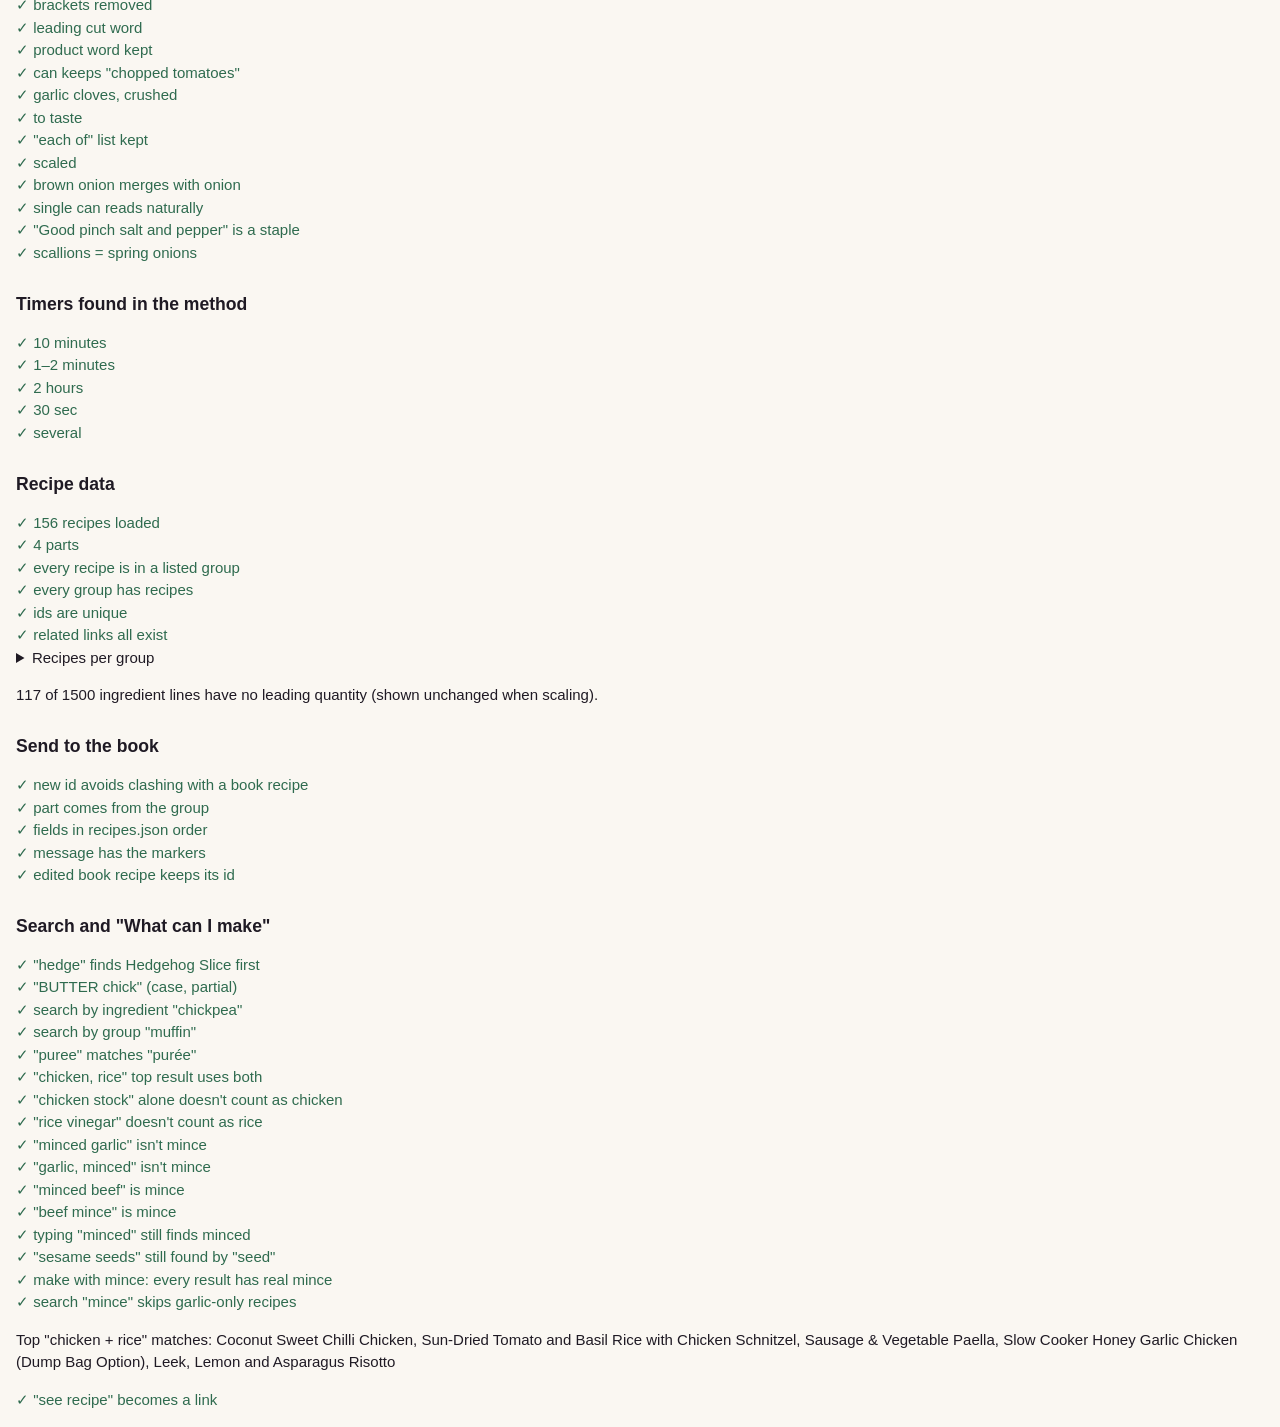
==== commit 41a05975: "Fix mince matching minced garlic" ====
--- a/tests/index.html
+++ b/tests/index.html
@@ -174,6 +174,15 @@
     check('"chicken, rice" top result uses both', mk[0].used.length, 2);
     check('"chicken stock" alone doesn\'t count as chicken', data.makeWith(['chicken']).some((x) => x.r.id === 'garlic-butter-rice'), false);
     check('"rice vinegar" doesn\'t count as rice', data.makeWith(['rice']).some((x) => x.r.id === 'ginger-pickled-beets'), false);
+    check('"minced garlic" isn\'t mince', data.ingredientMatch('2 tsp minced garlic', 'mince'), false);
+    check('"garlic, minced" isn\'t mince', data.ingredientMatch('3 cloves garlic, minced', 'mince'), false);
+    check('"minced beef" is mince', data.ingredientMatch('500 g minced beef', 'mince'), true);
+    check('"beef mince" is mince', data.ingredientMatch('500 g beef mince', 'mince'), true);
+    check('typing "minced" still finds minced', data.ingredientMatch('2 tsp minced garlic', 'minced'), true);
+    check('"sesame seeds" still found by "seed"', data.ingredientMatch('1 tbsp sesame seeds', 'seed'), true);
+    const mince = data.makeWith(['mince']).map((x) => x.r);
+    check('make with mince: every result has real mince', mince.filter((r) => !r.ingredients.flatMap((g) => g.items).some((l) => /mince(?!d)|minced (beef|lamb|pork|chicken|meat)/i.test(l))).map((r) => r.id), []);
+    check('search "mince" skips garlic-only recipes', data.search('mince').filter((r) => !/mince/i.test(r.title + r.group) && !r.ingredients.flatMap((g) => g.items).some((l) => /mince(?!d)|minced (beef|lamb|pork|chicken|meat)/i.test(l))).map((r) => r.id), []);
     out.insertAdjacentHTML('beforeend', `<p class="muted">Top "chicken + rice" matches: ${mk.slice(0, 5).map((x) => x.r.title).join(', ')}</p>`);
     check('"see recipe" becomes a link', data.linkify('When set, ice with chocolate icing (see recipe).', data.get('hedgehog-slice')).includes('#/recipe/chocolate-icing'), true);
 
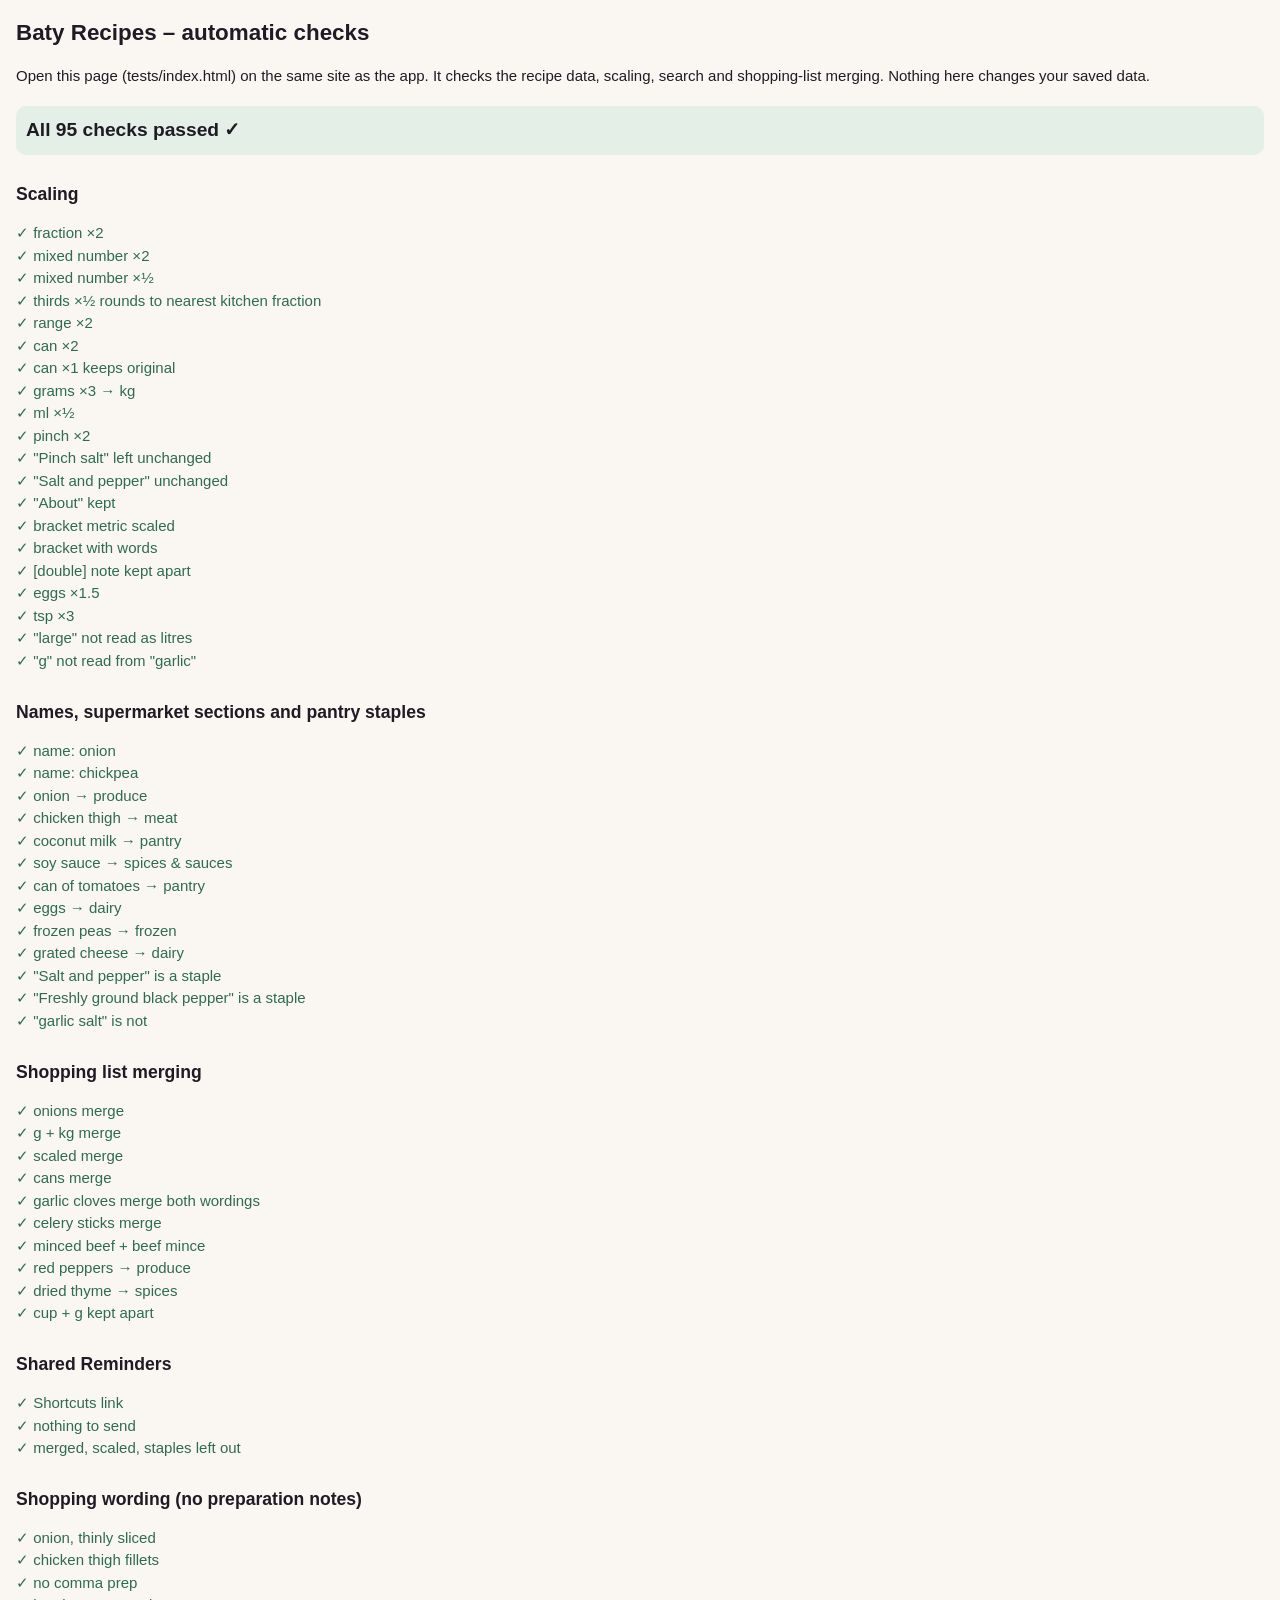
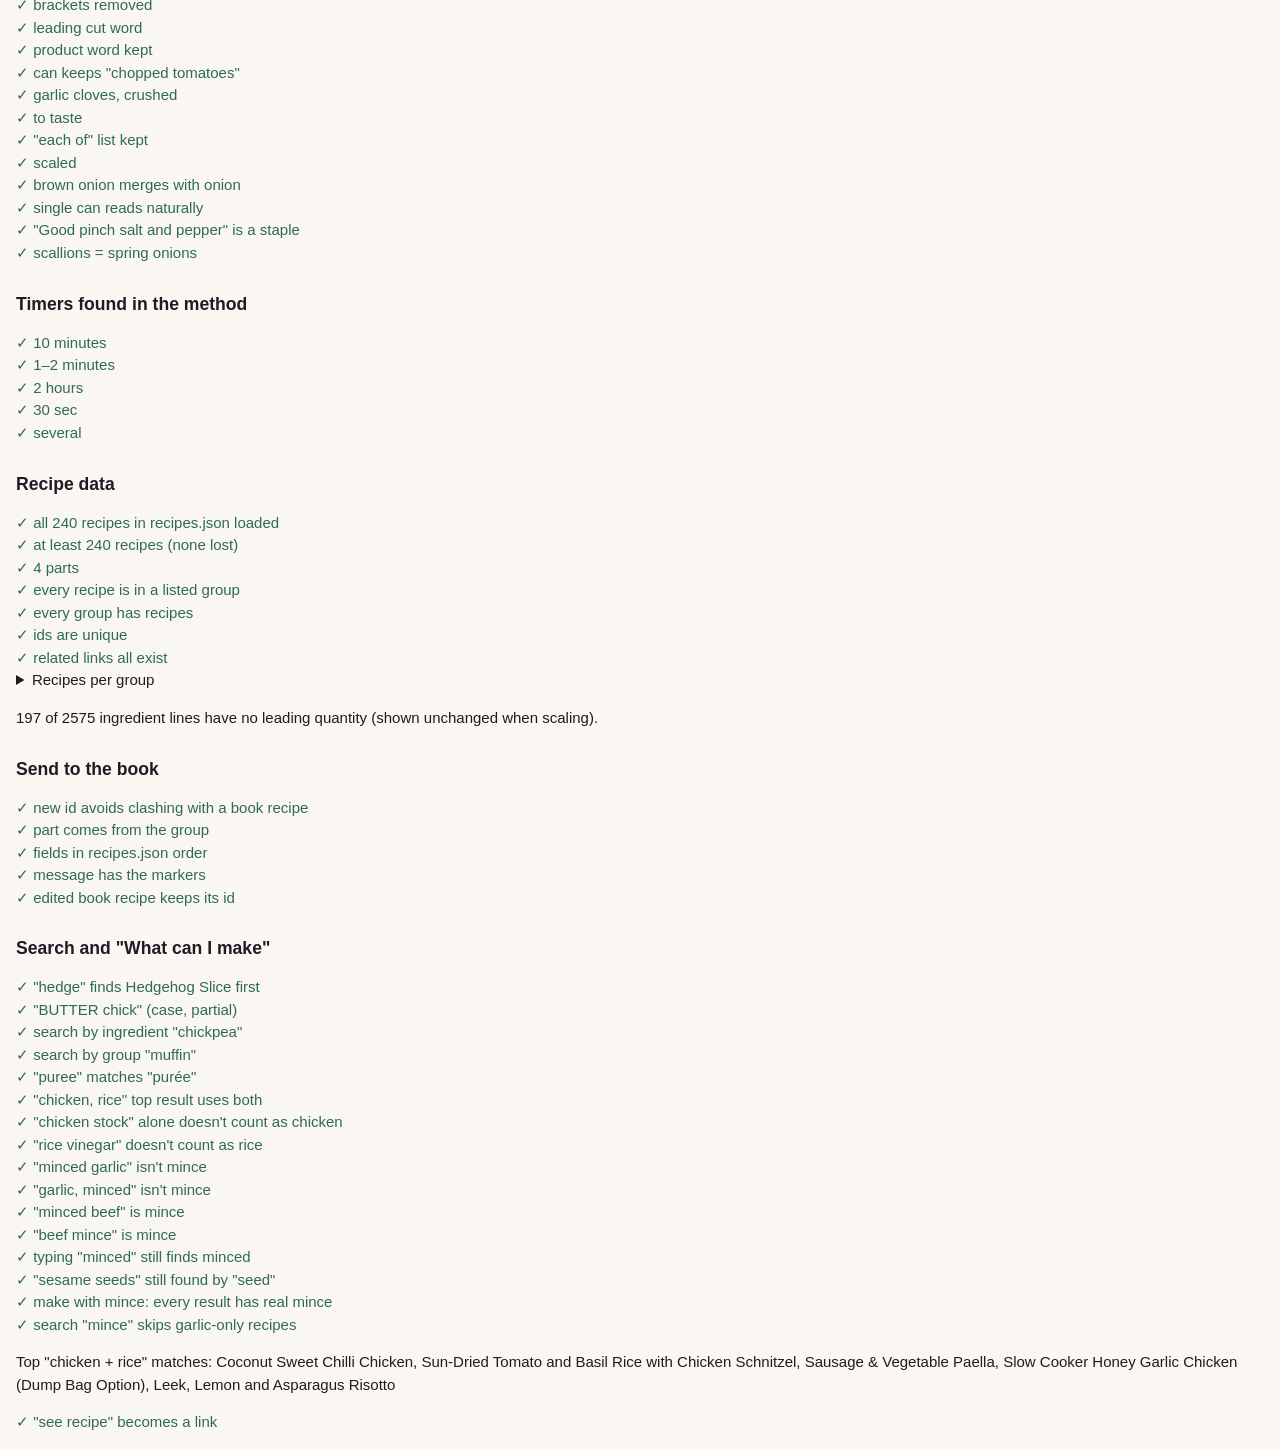
==== commit 7beed7cb: "40 recipes, new groups, typed meals in planner" ====
--- a/tests/index.html
+++ b/tests/index.html
@@ -138,7 +138,8 @@
     section('Recipe data');
     await data.load('../recipes.json');
     const all = data.all().filter((r) => !r.custom);
-    check('156 recipes loaded', all.length, 156);
+    check(`all ${data.meta().count} recipes in recipes.json loaded`, all.length, data.meta().count);
+    check('at least 240 recipes (none lost)', all.length >= 240, true);
     check('4 parts', data.parts().length, 4);
     const groups = data.allGroups().map((g) => g.group);
     check('every recipe is in a listed group', all.filter((r) => !groups.includes(r.group)).map((r) => r.id), []);
